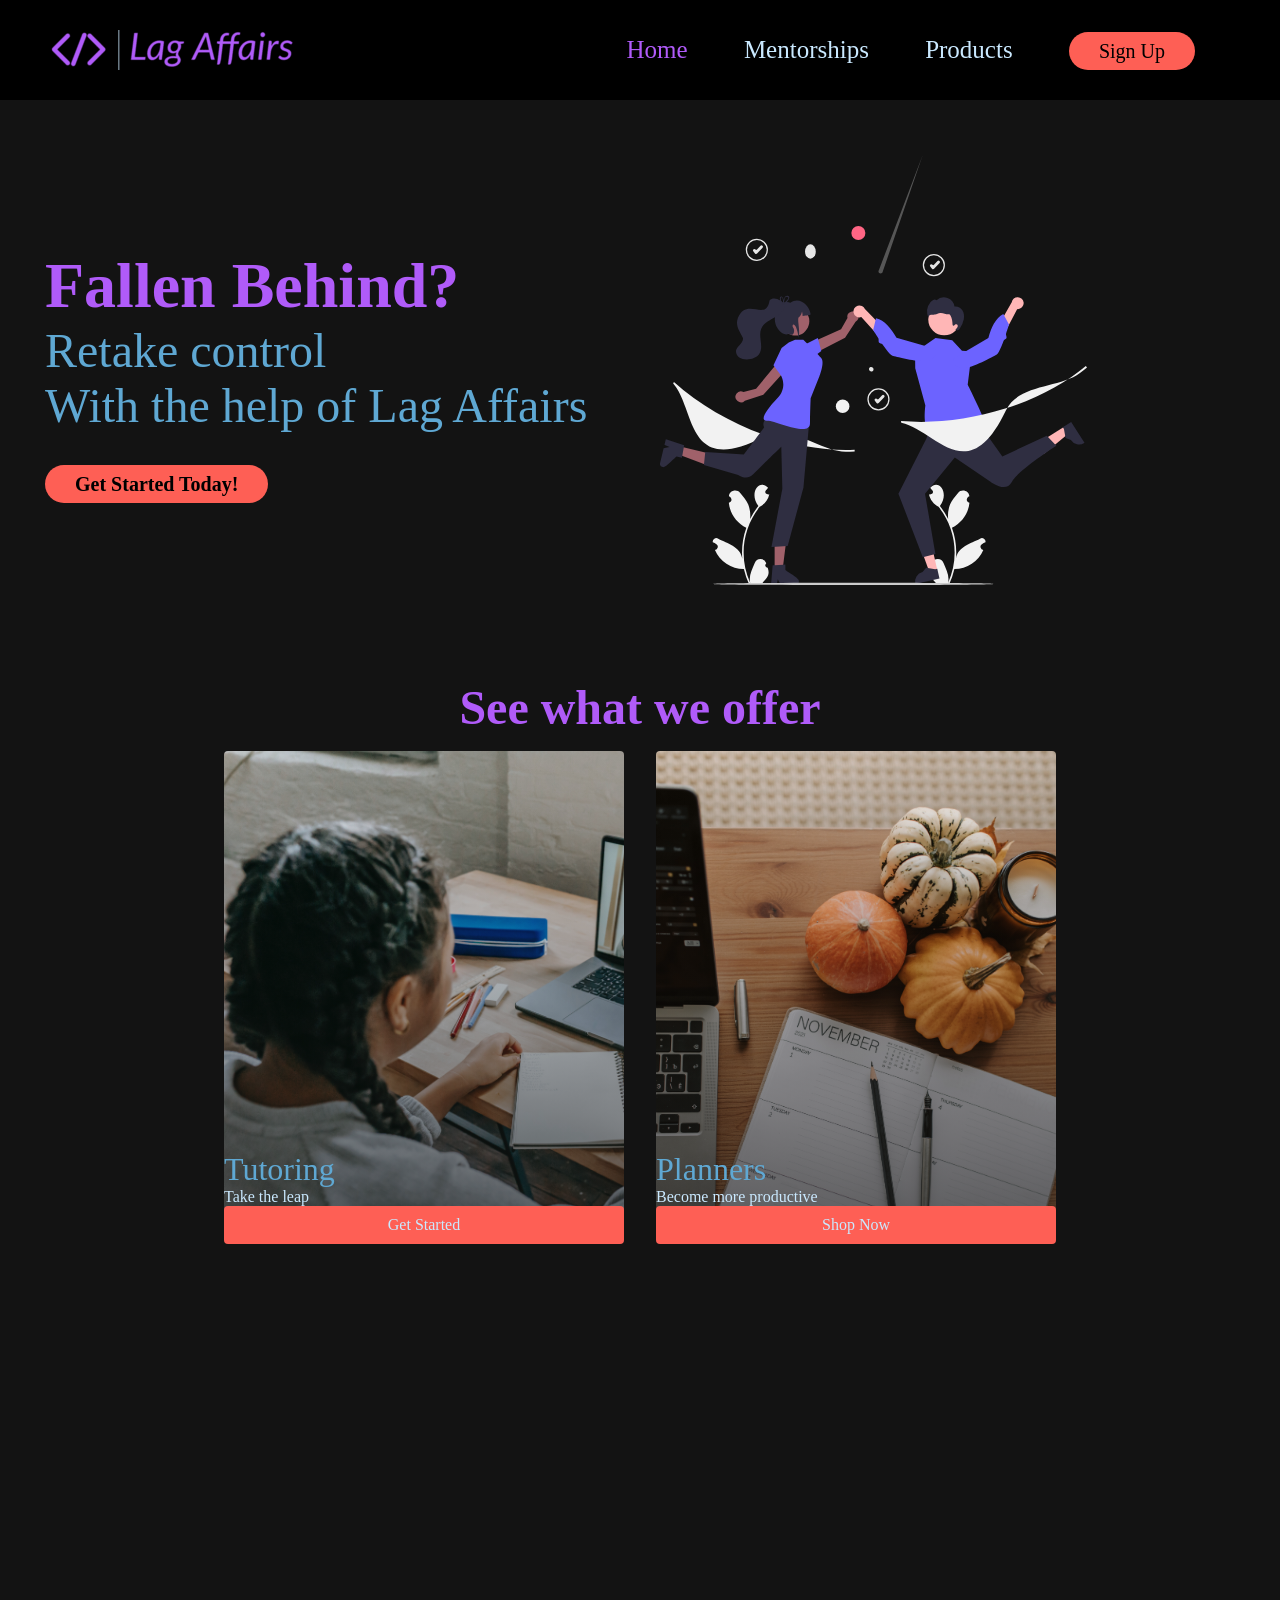
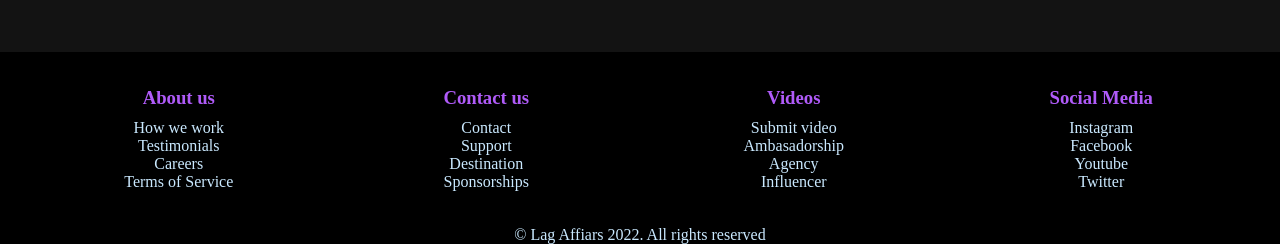
==== index.html @ 6e14e280 "rename" ====
<!DOCTYPE html>
<html lang="en">
    <head>
        <meta charset="UTF-8">
        <meta name="viewport" content="width=device-width, initial-scale=1.0">
        <title>Document</title>
        <link rel="stylesheet" href="Css/styles.css">
        <link rel="stylesheet" href="Css/mobileView.css">
        
    </head>

    <body>
        <header>
            <div class="navbar">
                <img src="Images/Lag Affairs-test.png" alt="">

                <nav>
                    <ul>
                        <li>
                            <a href="" class="active">Home</a>
                        </li>
    
                        <li>
                            <a href="">Mentorships</a>
                        </li>
    
                        <li>
                            <a href="">Products</a>
                        </li>
    
                        <li>
                            <a href="" class="btn">Sign Up</a>
                        </li>
                    </ul>
                </nav> 
            </div>
        </header>

        
        <main>
            <!--Hero-->
            <div class="hero">
                <div class="row">
                    <div class="col-2">
                        <div class="heroContent">
                            <h1>Fallen Behind?</h1>
                            <p class="bigText">Retake control 
                            <br>With the help of Lag Affairs</p>      
                            <a href="#" class="btn"><b>Get Started Today!</b></a>
                        </div>
                    </div>
                    <div class="col-2">
                        <img src="Images/success.svg" alt="" class = "success">
                    </div>
                </div>
                
            </div>

            <!--Services-->
            <div class="services">
                <h2>See what we offer</h2>
                <div class="row2">
                    <div class="service_card">
                        <div class="service_content">
                            <p class="title">Tutoring</p>
                            <p>Take the leap</p>
                            <a href="#" class="btn2">Get Started</a>
                        </div>
                    </div>

                    <div class="service_card">
                        <div class="service_content">
                            <p class="title">Planners</p>
                            <p>Become more productive</p>
                            <a href="#" class="btn2">Shop Now</a>
                        </div>
                    </div>
                </div>
            </div>
        </main>
        
        <!--Footer-->
        <footer>
            <div class="row3">
                <div class="col-4">
                    <h3>About us</h3>
                    <ul>
                        <li>
                            <a href="#">How we work</a>
                            <a href="#">Testimonials</a>
                            <a href="#">Careers</a>
                            <a href="#">Terms of Service</a>
                        </li>
                    </ul>
                </div>
                <div class="col-4">
                    <h3>Contact us</h3>
                    <ul>
                        <li>
                            <a href="#">Contact</a>
                            <a href="#">Support</a>
                            <a href="#">Destination</a>
                            <a href="#">Sponsorships</a>
                        </li>
                    </ul>
                </div>
                <div class="col-4">
                    <h3>Videos</h3>
                    <ul>
                        <li>
                            <a href="#">Submit video</a>
                            <a href="#">Ambasadorship</a>
                            <a href="#">Agency</a>
                            <a href="#">Influencer</a>
                        </li>
                    </ul>
                </div>
                <div class="col-4">
                    <h3>Social Media</h3>
                    <ul>
                        <li>
                            <a href="#">Instagram</a>
                            <a href="#">Facebook</a>
                            <a href="#">Youtube</a>
                            <a href="#">Twitter</a>
                        </li>
                    </ul>
                </div>
            </div>
            <p class="copy">&copy Lag Affiars 2022. All rights reserved</p>
        </footer>
    </body>
</html>
---- Css/styles.css ----
*{
    box-sizing: border-box;
    margin: 0;
    padding: 0; 
}

h1{
    color:#B05BF9;
    font-size: 4rem;
}

h2{
    color:#B05BF9;
    text-align: center;
    font-size: 3rem;
}

h3{
    color: #B05BF9;
    padding: 10px;
}

p{
    color: #CAE9FF;
}

.bigText{
    color:#5FA8D3;
}

a{
    text-decoration: none;
    color: #CAE9FF;
}

ul li{
    list-style-type: none;
}
hr{
    background-color: #CAE9FF;
}

/*---------------Navigation----------------*/
header{
    background-color: #000;
}

.navbar{
    display: flex;
    align-items: center;
    padding: 30px 50px;  
    max-width: 1300px;
    margin: auto;
}

nav{
    flex: 1;
    text-align: right;
    margin: 0 10px;
    font-size: 25px;
}

nav ul li{
    display: inline-block;
    padding: 0 25px;
}

.active{
    color: #B05BF9;
}
/*-----------------Hero----------------*/
.hero{
    background-color: #131313;
}

.row{
    display: grid;
    grid-template-columns: 1fr 1fr;
    max-width: 1300px;
    margin: auto;
    align-items: center;
    padding: 25px;
}

.col-2{
    padding: 20px;
    margin-bottom: 36px;
}


.col-2 .bigText{
    font-size: 3rem;
    padding-bottom: 40px;
}

.col-2 .success{
    height: 450px;
    padding: 10px 0;
}

.btn{
    padding: 8px 30px;
    margin: 30px 0;
    border-radius: 30px;
    background-color: #FE5F55;
    color: #000;
    font-size: 20px;
}

/*------------Services-----------*/
.services{
    background-color: #131313;
    display: flex;
    flex-direction: column;
    align-items: center;
    height: 108vh;
    
}

.row2{
    display: flex;
    justify-content: center;
    flex-wrap: wrap;
}

.service_card{
    margin: 1rem;
    height: 475px;
    width: 400px;
    border-radius: 4px;
    background-image: linear-gradient(to bottom,
    rgba(0,0,0,0) 0%,
    rgba(17,17,17,0.6) 100%),
    url('../Images/Tutoring.jpg');
    background-size: cover;
    position: relative;
    color: #fff;
}

.service_card:nth-child(2){
    background-image: linear-gradient(to bottom,
    rgba(0,0,0,0) 0%,
    rgba(17,17,17,0.6) 100%),
    url('../Images/Planner.jpg');
}


.service_content{
    position: relative;
    display: flex;
    flex-direction: column;
    overflow: hidden;
    top: 400px;

}
.title{
    color: #5FA8D3;
    font-size: 2rem;
}



.service_card .btn2{
    padding: 10px 20px;
    border-radius: 4px;
    background-color: #FE5F55;
    
    text-align: center;
    font-size: 1rem;
}

/*------------Footer-------------*/
footer{
    background-color: #000;
}

.row3{
    display: flex;
    align-items: center;
    flex-wrap: wrap;
    padding: 25px;
    max-width: 1300px;
    width: 100%;
    margin: auto;
}

.col-4{
    flex-basis: 25%;
    text-align: center;
}

.col-4 ul li{
    display: flex;
    flex-direction: column;
}

.copy{
    text-align: center;
    padding-top: 10px;
}
---- Css/mobileView.css ----
@media only screen and (max-width: 600px)  {
    nav{
        display: none
    }

    .services{
        height: 1400px;
    }
/* 
    .col-2{
        flex-basis: 100%;
    } */

     .col-4{
        flex-basis: 50%;
    } 

    .row{
        grid-template-columns: 100%;
      }

    .success{
        height: 100%;
        width: 100%;
    }

    .service_card{
        width: 300px;
    }
}
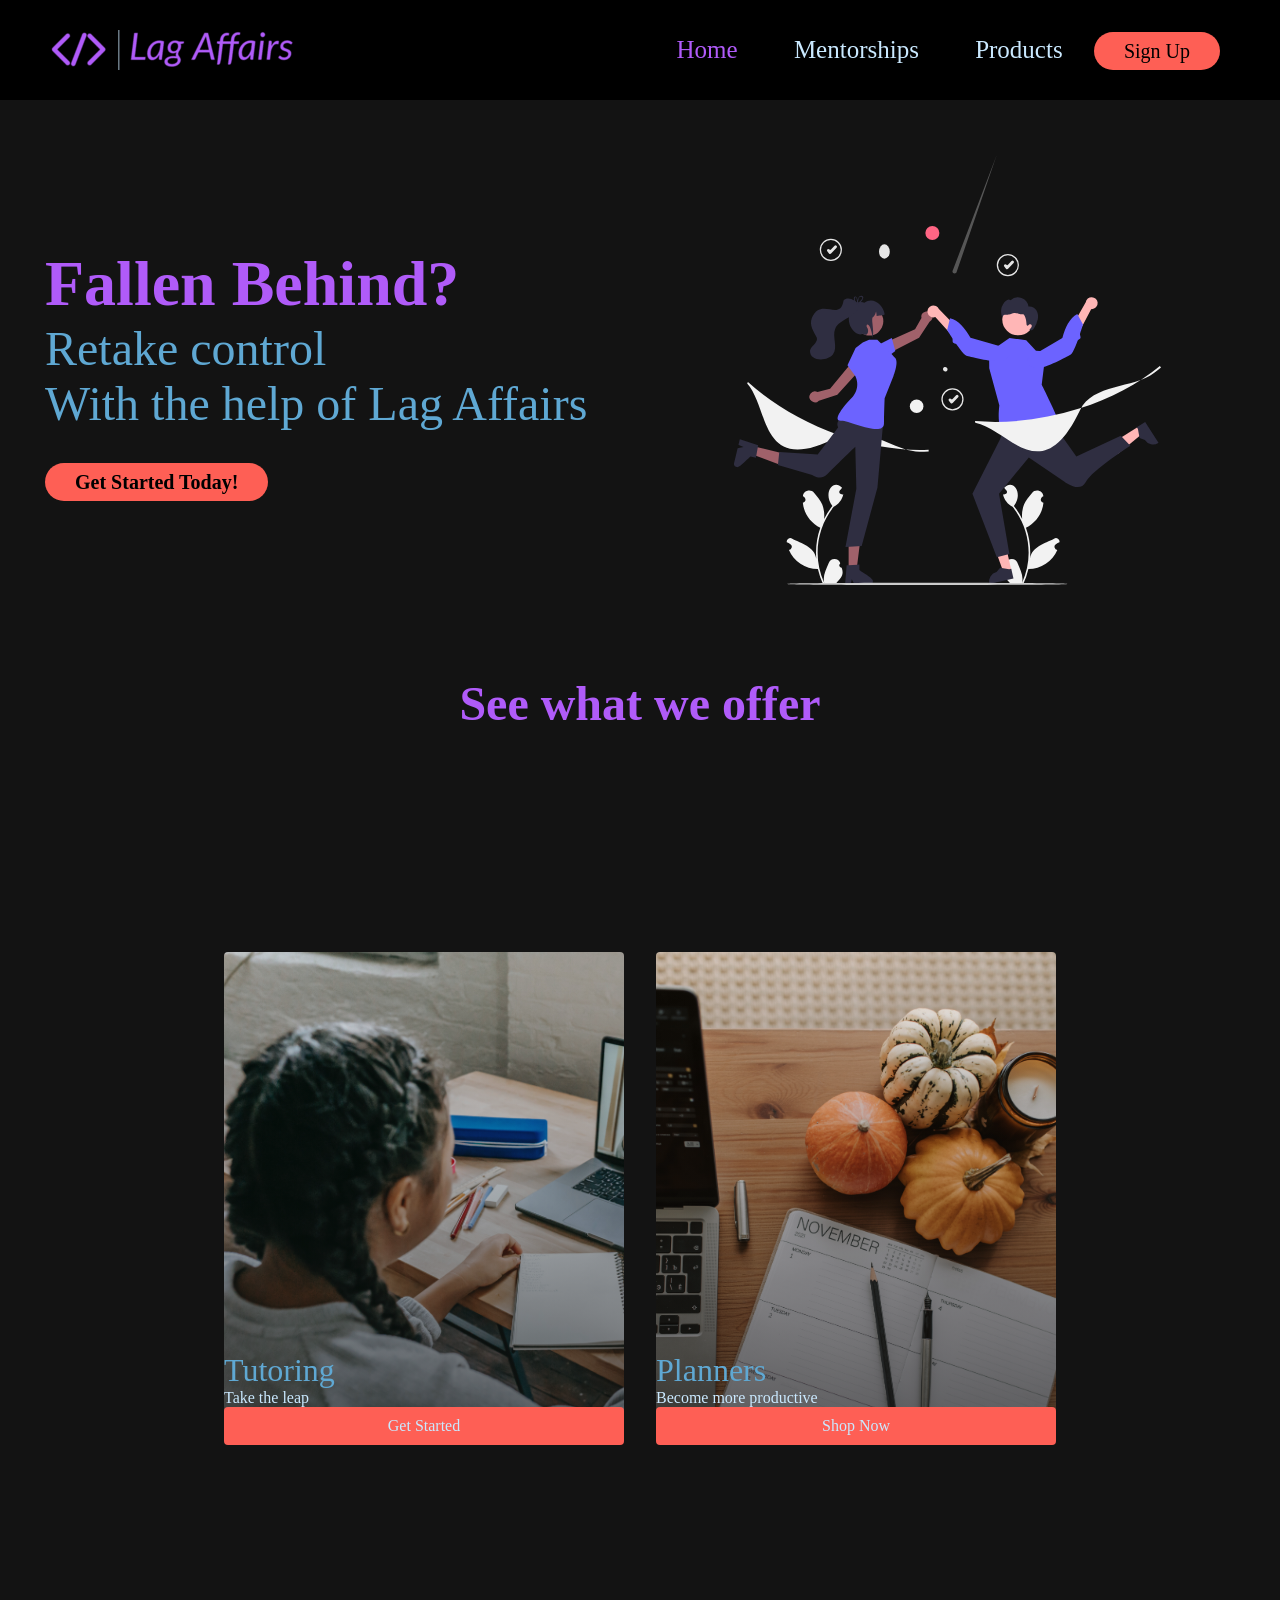
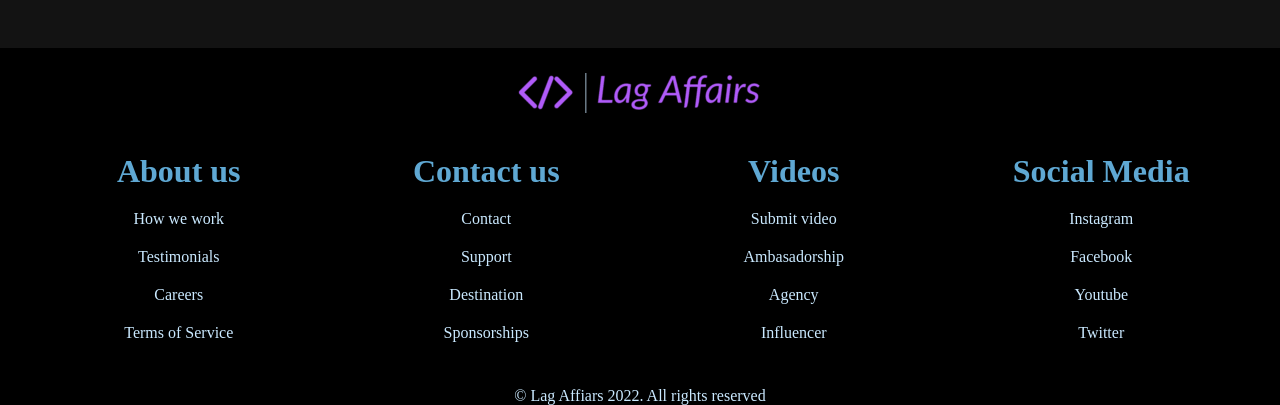
==== commit 1ae77e93: "saving the work I have" ====
--- a/index.html
+++ b/index.html
@@ -5,6 +5,7 @@
         <meta name="viewport" content="width=device-width, initial-scale=1.0">
         <title>Document</title>
         <link rel="stylesheet" href="Css/styles.css">
+        <link rel="stylesheet" href="Css/tabletView.css">
         <link rel="stylesheet" href="Css/mobileView.css">
         
     </head>
@@ -12,9 +13,16 @@
     <body>
         <header>
             <div class="navbar">
+                
                 <img src="Images/Lag Affairs-test.png" alt="">
 
-                <nav>
+                <div class="menu_bar" id="mobile-menu">
+                    <div class="bar1"></div>
+                    <div class="bar2"></div>
+                    <div class="bar3"></div>
+                </div>  
+
+                <nav class = "navbar__menu">
                     <ul>
                         <li>
                             <a href="" class="active">Home</a>
@@ -33,6 +41,7 @@
                         </li>
                     </ul>
                 </nav> 
+                          
             </div>
         </header>
 
@@ -59,7 +68,7 @@
             <!--Services-->
             <div class="services">
                 <h2>See what we offer</h2>
-                <div class="row2">
+                <div class="row">
                     <div class="service_card">
                         <div class="service_content">
                             <p class="title">Tutoring</p>
@@ -81,7 +90,9 @@
         
         <!--Footer-->
         <footer>
-            <div class="row3">
+            <img src="Images/Lag Affairs-test.png" alt="" class="footer_logo">
+            <div class="footer_row">
+                
                 <div class="col-4">
                     <h3>About us</h3>
                     <ul>
@@ -129,5 +140,6 @@
             </div>
             <p class="copy">&copy Lag Affiars 2022. All rights reserved</p>
         </footer>
+        <script src="JavaScript/myScript.js"></script>
     </body>
 </html>
--- a/Css/styles.css
+++ b/Css/styles.css
@@ -16,8 +16,10 @@
 }
 
 h3{
-    color: #B05BF9;
+    color: #5FA8D3;
     padding: 10px;
+    margin-top: 5px;
+    font-size: 2rem;
 }
 
 p{
@@ -31,13 +33,15 @@
 a{
     text-decoration: none;
     color: #CAE9FF;
+    padding: 25px;
+}
+
+li a:hover{
+    background-color: #131313;
 }
 
 ul li{
     list-style-type: none;
-}
-hr{
-    background-color: #CAE9FF;
 }
 
 /*---------------Navigation----------------*/
@@ -62,12 +66,33 @@
 
 nav ul li{
     display: inline-block;
-    padding: 0 25px;
 }
 
 .active{
     color: #B05BF9;
 }
+    /*----Menu Bar----*/
+    .menu_bar{
+        display: none;
+    }
+
+    .bar1, .bar2, .bar3 {
+        width: 35px;
+        height: 5px;
+        background-color: #CAE9FF;
+        margin: 6px 0;
+        transition: 0.4s;
+      }
+    
+    .change .bar1 {
+        transform: translate(0, 11px) rotate(-45deg);
+      }
+      
+    .change .bar2 {opacity: 0;}
+      
+    .change .bar3 {
+        transform: translate(0, -11px) rotate(45deg);
+    }
 /*-----------------Hero----------------*/
 .hero{
     background-color: #131313;
@@ -93,7 +118,10 @@
     padding-bottom: 40px;
 }
 
-.col-2 .success{
+.success{
+    display: block;
+    margin-left: auto;
+    margin-right: auto;
     height: 450px;
     padding: 10px 0;
 }
@@ -105,6 +133,11 @@
     background-color: #FE5F55;
     color: #000;
     font-size: 20px;
+    transition: 0.5s;
+}
+
+.btn:hover{
+    background-color: #f95b5b;
 }
 
 /*------------Services-----------*/
@@ -115,12 +148,6 @@
     align-items: center;
     height: 108vh;
     
-}
-
-.row2{
-    display: flex;
-    justify-content: center;
-    flex-wrap: wrap;
 }
 
 .service_card{
@@ -153,6 +180,7 @@
     top: 400px;
 
 }
+
 .title{
     color: #5FA8D3;
     font-size: 2rem;
@@ -174,9 +202,17 @@
     background-color: #000;
 }
 
-.row3{
-    display: flex;
-    align-items: center;
+.footer_logo{
+    display: block;
+    padding-top: 25px;
+    margin-left: auto;
+    margin-right: auto;
+}
+
+.footer_row{
+    display: flex;
+    align-items: center;
+    justify-content: center;
     flex-wrap: wrap;
     padding: 25px;
     max-width: 1300px;
@@ -193,7 +229,9 @@
     display: flex;
     flex-direction: column;
 }
-
+.col-4 ul li a{
+    padding: 10px;
+}
 .copy{
     text-align: center;
     padding-top: 10px;
--- a/Css/tabletView.css
+++ b/Css/tabletView.css
@@ -0,0 +1,38 @@
+@media only screen and (max-width: 800px)  {
+
+    .navbar{
+        justify-content: center;
+        flex-wrap: wrap;
+    }
+
+    nav ul{
+        padding: 25px;
+        display: flex;
+        justify-content: center;
+    }
+
+    .menu_bar{
+        display: none;
+    }
+
+    .row{
+        grid-template-columns: auto;
+    }
+
+    .heroContent{
+        text-align: center;
+    }
+
+    .services{
+        height: 1150px;
+    }
+
+    .service_card{
+        width: 300px;
+    }
+
+
+    .col-4{
+        flex-basis: 50%;
+    }
+}
--- a/Css/mobileView.css
+++ b/Css/mobileView.css
@@ -1,17 +1,45 @@
 @media only screen and (max-width: 600px)  {
+    .navbar{
+        justify-content: space-between;
+        flex-wrap: wrap;
+    }
+
     nav{
-        display: none
+        display: none;
+        justify-content: center;
+    }
+
+    nav ul li{
+        display: grid;
+        grid-template-columns: 100%;
+        text-align: center;
+        padding: 5px;
+    }
+
+    .is-active{
+        display: block;
+    }
+
+    .menu_bar{
+        display: inline-block;
+        cursor: pointer;
+        padding: 25px;
+    }
+
+    .hero{
+        grid-template-columns: auto;
+    }
+    .heroContent{
+        text-align: center;
     }
 
     .services{
-        height: 1400px;
+        height: 1150px;
     }
-/* 
-    .col-2{
-        flex-basis: 100%;
-    } */
+ 
 
      .col-4{
+        padding: 25px;
         flex-basis: 50%;
     } 
 
@@ -19,11 +47,6 @@
         grid-template-columns: 100%;
       }
 
-    .success{
-        height: 100%;
-        width: 100%;
-    }
-
     .service_card{
         width: 300px;
     }
